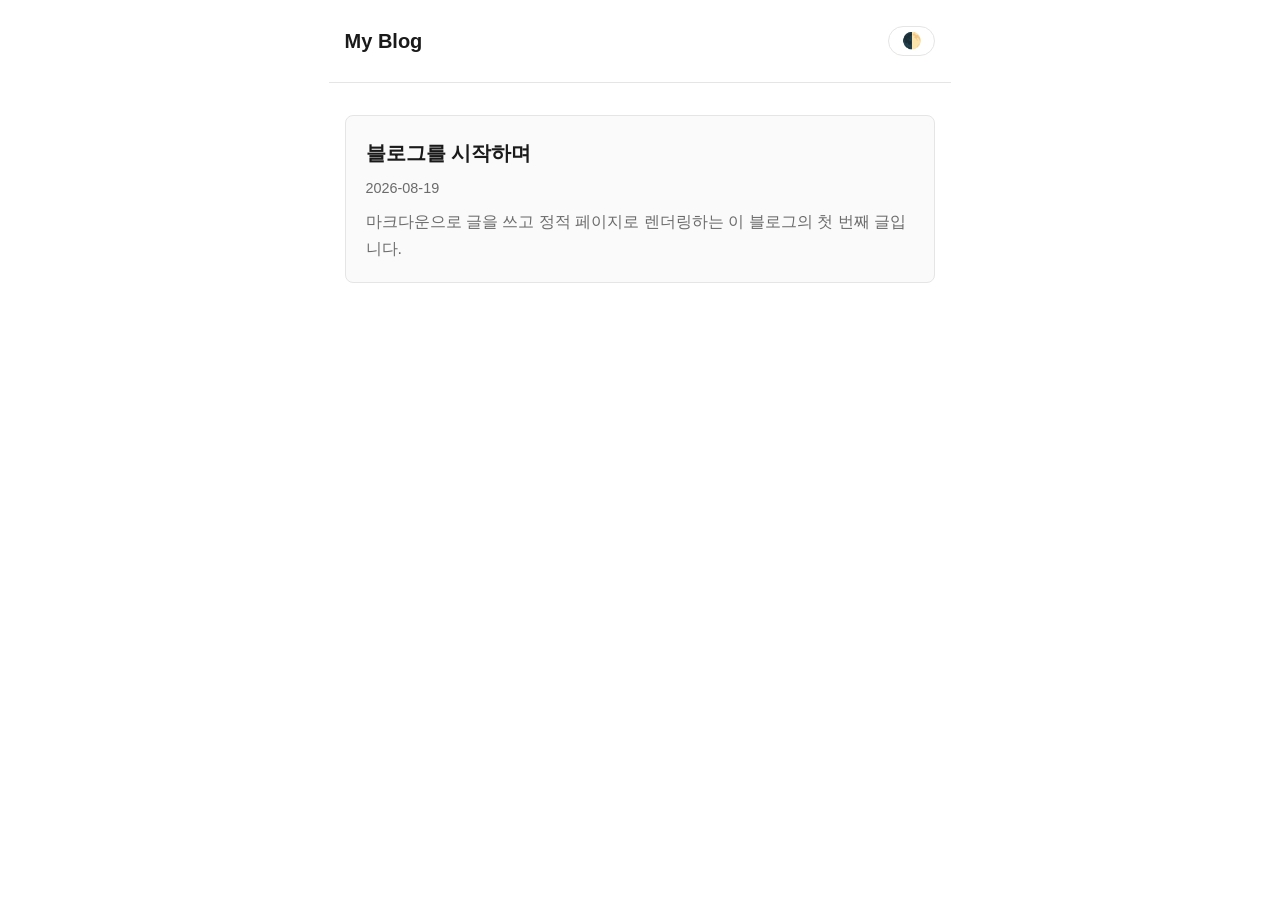
==== index.html @ 7f4cf46c "블로그 초기 버전 완성" ====
<!DOCTYPE html>
<html lang="ko">
<head>
  <meta charset="UTF-8">
  <meta name="viewport" content="width=device-width, initial-scale=1.0">
  <title>My Blog</title>
  <link rel="stylesheet" href="css/style.css">
</head>
<body>
  <header class="site-header">
    <a href="index.html">My Blog</a>
    <button id="theme-toggle" aria-label="테마 전환">🌓</button>
  </header>

  <main>
    <div id="post-list">
      <p>글 목록을 불러오는 중...</p>
    </div>
  </main>

  <script src="js/theme.js"></script>
  <script src="js/post-list.js"></script>
</body>
</html>
---- css/style.css ----
:root {
  --color-bg: #ffffff;
  --color-text: #1a1a1a;
  --color-text-muted: #6b6b6b;
  --color-border: #e5e5e5;
  --color-accent: #2563eb;
  --color-code-bg: #f4f4f5;
  --color-card-bg: #fafafa;

  --font-sans: -apple-system, BlinkMacSystemFont, "Segoe UI", "Apple SD Gothic Neo", "Noto Sans KR", Roboto, sans-serif;
  --font-mono: "SFMono-Regular", Consolas, "Liberation Mono", Menlo, monospace;

  --content-width: 70ch;
}

:root[data-theme="dark"] {
  --color-bg: #121212;
  --color-text: #e8e8e8;
  --color-text-muted: #a0a0a0;
  --color-border: #2e2e2e;
  --color-accent: #60a5fa;
  --color-code-bg: #1e1e1e;
  --color-card-bg: #1a1a1a;
}

@media (prefers-color-scheme: dark) {
  :root:not([data-theme="light"]) {
    --color-bg: #121212;
    --color-text: #e8e8e8;
    --color-text-muted: #a0a0a0;
    --color-border: #2e2e2e;
    --color-accent: #60a5fa;
    --color-code-bg: #1e1e1e;
    --color-card-bg: #1a1a1a;
  }
}

* {
  box-sizing: border-box;
}

body {
  margin: 0;
  background: var(--color-bg);
  color: var(--color-text);
  font-family: var(--font-sans);
  line-height: 1.7;
  transition: background 0.15s ease, color 0.15s ease;
}

.site-header {
  display: flex;
  align-items: center;
  justify-content: space-between;
  max-width: var(--content-width);
  margin: 0 auto;
  padding: 1.5rem 1rem;
  border-bottom: 1px solid var(--color-border);
}

.site-header a {
  color: var(--color-text);
  text-decoration: none;
  font-weight: 700;
  font-size: 1.25rem;
}

#theme-toggle {
  background: none;
  border: 1px solid var(--color-border);
  border-radius: 999px;
  padding: 0.4rem 0.8rem;
  cursor: pointer;
  color: var(--color-text);
  font-size: 1rem;
  line-height: 1;
}

#theme-toggle:hover {
  border-color: var(--color-accent);
}

main {
  max-width: var(--content-width);
  margin: 0 auto;
  padding: 2rem 1rem 4rem;
}

.post-card {
  display: block;
  padding: 1.25rem;
  margin-bottom: 1rem;
  border: 1px solid var(--color-border);
  border-radius: 8px;
  background: var(--color-card-bg);
  text-decoration: none;
  color: inherit;
}

.post-card:hover {
  border-color: var(--color-accent);
}

.post-card h2 {
  margin: 0 0 0.35rem;
  font-size: 1.25rem;
}

.post-date {
  color: var(--color-text-muted);
  font-size: 0.9rem;
  margin: 0 0 0.5rem;
}

.post-summary {
  margin: 0;
  color: var(--color-text-muted);
}

.post-header h1 {
  margin-bottom: 0.25rem;
}

.post-body h1,
.post-body h2,
.post-body h3 {
  line-height: 1.3;
}

.post-body p,
.post-body ul,
.post-body ol,
.post-body blockquote {
  margin: 1rem 0;
}

.post-body a {
  color: var(--color-accent);
}

.post-body img {
  max-width: 100%;
  border-radius: 6px;
}

.post-body blockquote {
  border-left: 3px solid var(--color-accent);
  margin-left: 0;
  padding-left: 1rem;
  color: var(--color-text-muted);
}

.post-body code {
  font-family: var(--font-mono);
  background: var(--color-code-bg);
  padding: 0.15em 0.4em;
  border-radius: 4px;
  font-size: 0.9em;
}

.post-body pre {
  background: var(--color-code-bg);
  padding: 1rem;
  border-radius: 8px;
  overflow-x: auto;
}

.post-body pre code {
  background: none;
  padding: 0;
  font-size: 0.9rem;
}

.back-link {
  display: inline-block;
  margin-bottom: 1.5rem;
  color: var(--color-text-muted);
  text-decoration: none;
}

.back-link:hover {
  color: var(--color-accent);
}

.error {
  color: #dc2626;
}

@media (max-width: 480px) {
  .site-header {
    padding: 1rem;
  }

  main {
    padding: 1.5rem 1rem 3rem;
  }

  body {
    font-size: 0.95rem;
  }
}
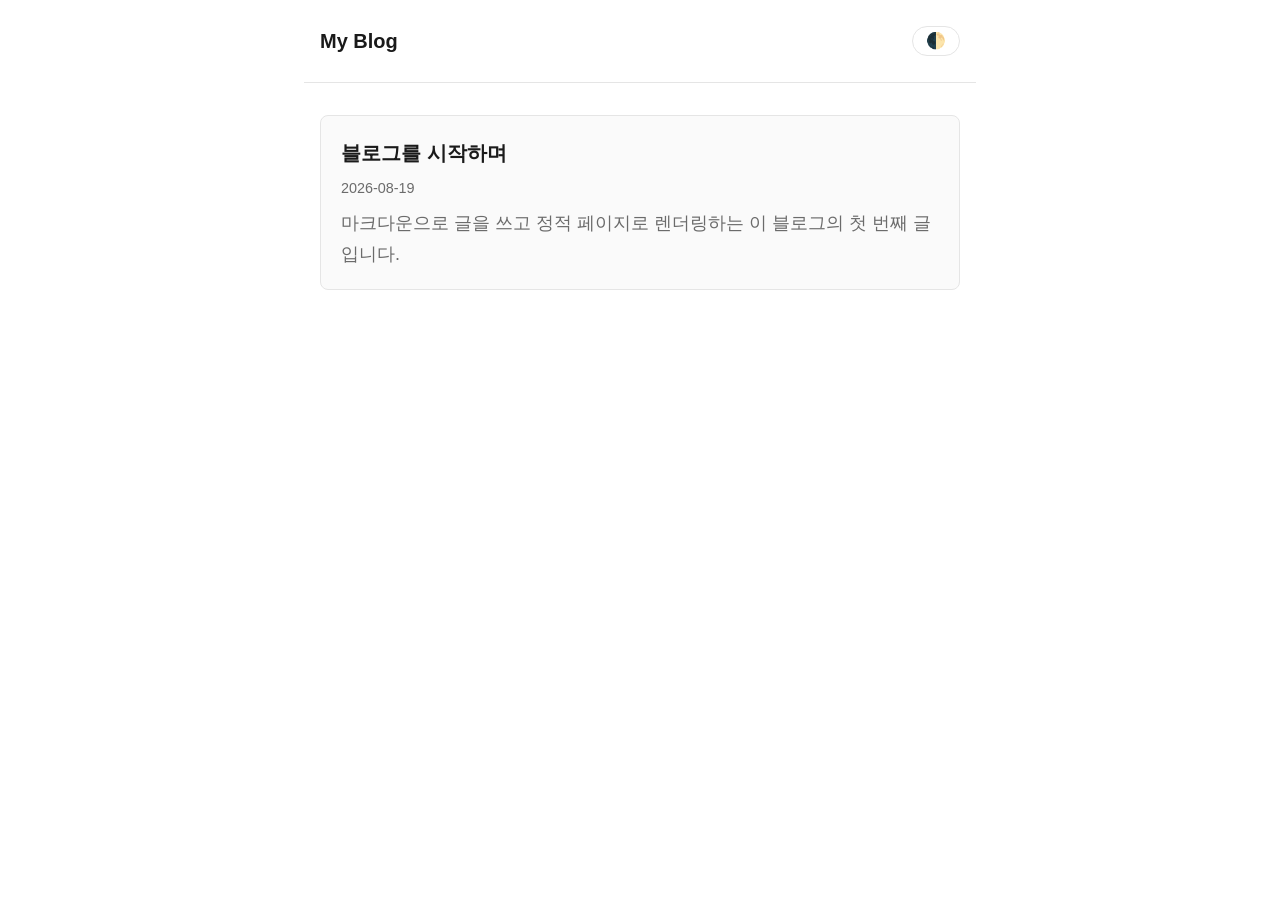
==== commit e174b2ea: "접근성/SEO/타이포그래피 개선 및 배포 준비 - WCAG AA 미달이던 다크모드 에러 색상 수정, color-scheme·스킵링크·aria-pressed 추가 - 한글 콘텐츠 기" ====
--- a/index.html
+++ b/index.html
@@ -4,15 +4,26 @@
   <meta charset="UTF-8">
   <meta name="viewport" content="width=device-width, initial-scale=1.0">
   <title>My Blog</title>
+  <meta name="description" content="마크다운으로 글을 쓰고 정적 페이지로 렌더링하는 개인 블로그입니다.">
+  <link rel="canonical" href="https://lechahu12.github.io/my-blog/">
+  <meta property="og:title" content="My Blog">
+  <meta property="og:description" content="마크다운으로 글을 쓰고 정적 페이지로 렌더링하는 개인 블로그입니다.">
+  <meta property="og:type" content="website">
+  <meta property="og:url" content="https://lechahu12.github.io/my-blog/">
+  <meta name="twitter:card" content="summary">
+  <meta name="twitter:title" content="My Blog">
+  <meta name="twitter:description" content="마크다운으로 글을 쓰고 정적 페이지로 렌더링하는 개인 블로그입니다.">
+  <link rel="icon" href="favicon.svg">
   <link rel="stylesheet" href="css/style.css">
 </head>
 <body>
+  <a class="skip-link" href="#main-content">본문으로 바로가기</a>
   <header class="site-header">
     <a href="index.html">My Blog</a>
     <button id="theme-toggle" aria-label="테마 전환">🌓</button>
   </header>
 
-  <main>
+  <main id="main-content">
     <div id="post-list">
       <p>글 목록을 불러오는 중...</p>
     </div>
--- a/css/style.css
+++ b/css/style.css
@@ -4,13 +4,23 @@
   --color-text-muted: #6b6b6b;
   --color-border: #e5e5e5;
   --color-accent: #2563eb;
+  --color-error: #dc2626;
   --color-code-bg: #f4f4f5;
   --color-card-bg: #fafafa;
 
-  --font-sans: -apple-system, BlinkMacSystemFont, "Segoe UI", "Apple SD Gothic Neo", "Noto Sans KR", Roboto, sans-serif;
+  --font-sans: -apple-system, BlinkMacSystemFont, "Segoe UI", "Malgun Gothic", "Apple SD Gothic Neo", "Noto Sans KR", Roboto, sans-serif;
   --font-mono: "SFMono-Regular", Consolas, "Liberation Mono", Menlo, monospace;
 
-  --content-width: 70ch;
+  /* 70ch는 라틴 "0" 글리프 폭 기준이라 폰트 폴백에 따라 실제 픽셀폭이 달라진다.
+     한글 완성형 음절은 거의 정폭이라 같은 실측 범위(~672px)를 폰트와 무관한
+     고정값으로 대체했다 — 계산상 줄당 한글 약 40자로 WCAG CJK 권장치에 근접. */
+  --content-width: 42rem;
+
+  color-scheme: light dark;
+}
+
+:root[data-theme="light"] {
+  color-scheme: light;
 }
 
 :root[data-theme="dark"] {
@@ -19,8 +29,11 @@
   --color-text-muted: #a0a0a0;
   --color-border: #2e2e2e;
   --color-accent: #60a5fa;
+  --color-error: #f87171;
   --color-code-bg: #1e1e1e;
   --color-card-bg: #1a1a1a;
+
+  color-scheme: dark;
 }
 
 @media (prefers-color-scheme: dark) {
@@ -30,6 +43,7 @@
     --color-text-muted: #a0a0a0;
     --color-border: #2e2e2e;
     --color-accent: #60a5fa;
+    --color-error: #f87171;
     --color-code-bg: #1e1e1e;
     --color-card-bg: #1a1a1a;
   }
@@ -44,8 +58,26 @@
   background: var(--color-bg);
   color: var(--color-text);
   font-family: var(--font-sans);
+  font-size: 1.125rem;
   line-height: 1.7;
   transition: background 0.15s ease, color 0.15s ease;
+}
+
+.skip-link {
+  position: absolute;
+  top: -3rem;
+  left: 1rem;
+  background: var(--color-accent);
+  color: #fff;
+  padding: 0.5rem 1rem;
+  border-radius: 4px;
+  text-decoration: none;
+  z-index: 100;
+  transition: top 0.15s ease;
+}
+
+.skip-link:focus {
+  top: 1rem;
 }
 
 .site-header {
@@ -104,6 +136,7 @@
 .post-card h2 {
   margin: 0 0 0.35rem;
   font-size: 1.25rem;
+  font-weight: 700;
 }
 
 .post-date {
@@ -119,12 +152,15 @@
 
 .post-header h1 {
   margin-bottom: 0.25rem;
+  font-weight: 800;
+  letter-spacing: -0.01em;
 }
 
 .post-body h1,
 .post-body h2,
 .post-body h3 {
   line-height: 1.3;
+  font-weight: 700;
 }
 
 .post-body p,
@@ -183,7 +219,7 @@
 }
 
 .error {
-  color: #dc2626;
+  color: var(--color-error);
 }
 
 @media (max-width: 480px) {
@@ -196,6 +232,6 @@
   }
 
   body {
-    font-size: 0.95rem;
-  }
-}
+    font-size: 1rem;
+  }
+}
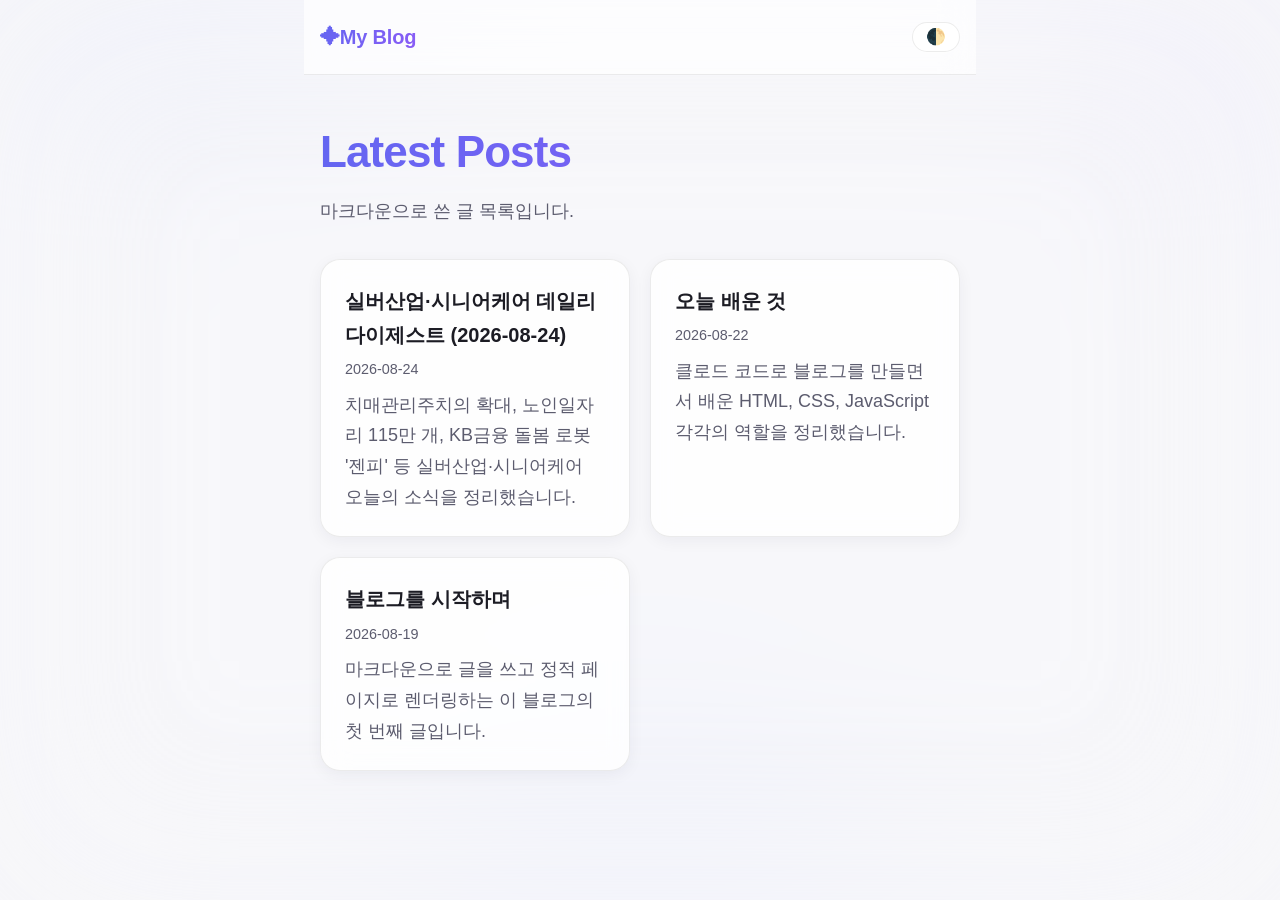
==== commit 4a64de4d: "블로그 초기 버전 완성" ====
--- a/index.html
+++ b/index.html
@@ -19,11 +19,15 @@
 <body>
   <a class="skip-link" href="#main-content">본문으로 바로가기</a>
   <header class="site-header">
-    <a href="index.html">My Blog</a>
+    <a class="brand" href="index.html">My Blog</a>
     <button id="theme-toggle" aria-label="테마 전환">🌓</button>
   </header>
 
   <main id="main-content">
+    <div class="page-intro">
+      <h1>Latest Posts</h1>
+      <p>마크다운으로 쓴 글 목록입니다.</p>
+    </div>
     <div id="post-list">
       <p>글 목록을 불러오는 중...</p>
     </div>
--- a/css/style.css
+++ b/css/style.css
@@ -1,12 +1,19 @@
 :root {
-  --color-bg: #ffffff;
-  --color-text: #1a1a1a;
-  --color-text-muted: #6b6b6b;
-  --color-border: #e5e5e5;
-  --color-accent: #2563eb;
+  --color-bg: #f7f7fa;
+  --color-text: #1c1c24;
+  --color-text-muted: #5c5c6e;
+  --color-border: rgba(17, 17, 24, 0.08);
+  --color-accent: #6366f1;
+  --color-accent-2: #8b5cf6;
   --color-error: #dc2626;
-  --color-code-bg: #f4f4f5;
-  --color-card-bg: #fafafa;
+  --color-code-bg: #eeeef4;
+  --color-card-bg: rgba(255, 255, 255, 0.82);
+  --color-header-bg: rgba(255, 255, 255, 0.7);
+
+  --aurora-1: #c7d2fe;
+  --aurora-2: #ddd6fe;
+  --aurora-3: #e0e7ff;
+  --aurora-opacity: 0.35;
 
   --font-sans: -apple-system, BlinkMacSystemFont, "Segoe UI", "Malgun Gothic", "Apple SD Gothic Neo", "Noto Sans KR", Roboto, sans-serif;
   --font-mono: "SFMono-Regular", Consolas, "Liberation Mono", Menlo, monospace;
@@ -16,6 +23,10 @@
      고정값으로 대체했다 — 계산상 줄당 한글 약 40자로 WCAG CJK 권장치에 근접. */
   --content-width: 42rem;
 
+  --radius-lg: 1.5rem;
+  --radius-md: 1.25rem;
+  --radius-full: 999px;
+
   color-scheme: light dark;
 }
 
@@ -24,28 +35,42 @@
 }
 
 :root[data-theme="dark"] {
-  --color-bg: #121212;
-  --color-text: #e8e8e8;
-  --color-text-muted: #a0a0a0;
-  --color-border: #2e2e2e;
-  --color-accent: #60a5fa;
+  --color-bg: #121218;
+  --color-text: #e6e5ef;
+  --color-text-muted: #9b99b3;
+  --color-border: rgba(255, 255, 255, 0.1);
+  --color-accent: #a5b4fc;
+  --color-accent-2: #c4b5fd;
   --color-error: #f87171;
-  --color-code-bg: #1e1e1e;
-  --color-card-bg: #1a1a1a;
+  --color-code-bg: #1b1a24;
+  --color-card-bg: rgba(26, 25, 35, 0.75);
+  --color-header-bg: rgba(18, 18, 24, 0.65);
+
+  --aurora-1: #3730a3;
+  --aurora-2: #4c1d95;
+  --aurora-3: #1e1b4b;
+  --aurora-opacity: 0.28;
 
   color-scheme: dark;
 }
 
 @media (prefers-color-scheme: dark) {
   :root:not([data-theme="light"]) {
-    --color-bg: #121212;
-    --color-text: #e8e8e8;
-    --color-text-muted: #a0a0a0;
-    --color-border: #2e2e2e;
-    --color-accent: #60a5fa;
+    --color-bg: #121218;
+    --color-text: #e6e5ef;
+    --color-text-muted: #9b99b3;
+    --color-border: rgba(255, 255, 255, 0.1);
+    --color-accent: #a5b4fc;
+    --color-accent-2: #c4b5fd;
     --color-error: #f87171;
-    --color-code-bg: #1e1e1e;
-    --color-card-bg: #1a1a1a;
+    --color-code-bg: #1b1a24;
+    --color-card-bg: rgba(26, 25, 35, 0.75);
+    --color-header-bg: rgba(18, 18, 24, 0.65);
+
+    --aurora-1: #3730a3;
+    --aurora-2: #4c1d95;
+    --aurora-3: #1e1b4b;
+    --aurora-opacity: 0.28;
   }
 }
 
@@ -55,12 +80,30 @@
 
 body {
   margin: 0;
+  min-height: 100vh;
   background: var(--color-bg);
   color: var(--color-text);
   font-family: var(--font-sans);
   font-size: 1.125rem;
   line-height: 1.7;
   transition: background 0.15s ease, color 0.15s ease;
+}
+
+/* 오로라 배경: 이미지/외부 라이브러리 없이 블러 처리한 radial-gradient만으로
+   구현한다. 본문(z-index: 0)과 분리된 stacking context라 blur가 텍스트에는
+   영향을 주지 않는다. */
+body::before {
+  content: "";
+  position: fixed;
+  inset: 0;
+  z-index: -1;
+  background:
+    radial-gradient(38rem 30rem at 12% -10%, var(--aurora-1), transparent 60%),
+    radial-gradient(34rem 28rem at 100% 0%, var(--aurora-2), transparent 60%),
+    radial-gradient(40rem 32rem at 50% 100%, var(--aurora-3), transparent 60%),
+    var(--color-bg);
+  opacity: var(--aurora-opacity);
+  filter: blur(100px);
 }
 
 .skip-link {
@@ -70,7 +113,7 @@
   background: var(--color-accent);
   color: #fff;
   padding: 0.5rem 1rem;
-  border-radius: 4px;
+  border-radius: var(--radius-full);
   text-decoration: none;
   z-index: 100;
   transition: top 0.15s ease;
@@ -81,56 +124,106 @@
 }
 
 .site-header {
+  position: sticky;
+  top: 0;
+  z-index: 10;
   display: flex;
   align-items: center;
   justify-content: space-between;
   max-width: var(--content-width);
   margin: 0 auto;
-  padding: 1.5rem 1rem;
+  padding: 1.25rem 1rem;
+  background: var(--color-header-bg);
+  backdrop-filter: blur(16px);
+  -webkit-backdrop-filter: blur(16px);
   border-bottom: 1px solid var(--color-border);
 }
 
-.site-header a {
+.site-header .brand {
   color: var(--color-text);
   text-decoration: none;
-  font-weight: 700;
+  font-weight: 800;
   font-size: 1.25rem;
+  letter-spacing: -0.01em;
+  background: linear-gradient(120deg, var(--color-accent), var(--color-accent-2));
+  -webkit-background-clip: text;
+  background-clip: text;
+  color: transparent;
+}
+
+.site-header .brand::before {
+  content: "\2726 ";
 }
 
 #theme-toggle {
-  background: none;
+  background: var(--color-card-bg);
+  backdrop-filter: blur(10px);
+  -webkit-backdrop-filter: blur(10px);
   border: 1px solid var(--color-border);
-  border-radius: 999px;
+  border-radius: var(--radius-full);
   padding: 0.4rem 0.8rem;
   cursor: pointer;
   color: var(--color-text);
   font-size: 1rem;
   line-height: 1;
+  transition: border-color 0.15s ease, transform 0.15s ease;
 }
 
 #theme-toggle:hover {
   border-color: var(--color-accent);
+  transform: translateY(-1px);
 }
 
 main {
   max-width: var(--content-width);
   margin: 0 auto;
-  padding: 2rem 1rem 4rem;
+  padding: 2.5rem 1rem 4rem;
+}
+
+.page-intro {
+  margin-bottom: 2rem;
+}
+
+.page-intro h1 {
+  margin: 0 0 0.4rem;
+  font-size: clamp(2rem, 5vw, 2.75rem);
+  font-weight: 800;
+  letter-spacing: -0.02em;
+  background: linear-gradient(120deg, var(--color-accent), var(--color-accent-2));
+  -webkit-background-clip: text;
+  background-clip: text;
+  color: transparent;
+}
+
+.page-intro p {
+  margin: 0;
+  color: var(--color-text-muted);
+}
+
+#post-list {
+  display: grid;
+  grid-template-columns: repeat(auto-fill, minmax(240px, 1fr));
+  gap: 1.25rem;
 }
 
 .post-card {
   display: block;
-  padding: 1.25rem;
-  margin-bottom: 1rem;
+  padding: 1.5rem;
   border: 1px solid var(--color-border);
-  border-radius: 8px;
+  border-radius: var(--radius-md);
   background: var(--color-card-bg);
+  backdrop-filter: blur(14px);
+  -webkit-backdrop-filter: blur(14px);
+  box-shadow: 0 4px 16px rgba(20, 10, 50, 0.05);
   text-decoration: none;
   color: inherit;
+  transition: transform 0.18s ease, box-shadow 0.18s ease, border-color 0.18s ease;
 }
 
 .post-card:hover {
+  transform: translateY(-2px);
   border-color: var(--color-accent);
+  box-shadow: 0 10px 22px rgba(20, 10, 50, 0.08);
 }
 
 .post-card h2 {
@@ -150,8 +243,18 @@
   color: var(--color-text-muted);
 }
 
+#post-content {
+  padding: 2rem;
+  border: 1px solid var(--color-border);
+  border-radius: var(--radius-lg);
+  background: var(--color-card-bg);
+  backdrop-filter: blur(14px);
+  -webkit-backdrop-filter: blur(14px);
+  box-shadow: 0 4px 18px rgba(20, 10, 50, 0.05);
+}
+
 .post-header h1 {
-  margin-bottom: 0.25rem;
+  margin: 0 0 0.35rem;
   font-weight: 800;
   letter-spacing: -0.01em;
 }
@@ -176,13 +279,15 @@
 
 .post-body img {
   max-width: 100%;
-  border-radius: 6px;
+  border-radius: var(--radius-md);
 }
 
 .post-body blockquote {
   border-left: 3px solid var(--color-accent);
   margin-left: 0;
-  padding-left: 1rem;
+  padding: 0.5rem 1rem;
+  background: var(--color-code-bg);
+  border-radius: 0 0.75rem 0.75rem 0;
   color: var(--color-text-muted);
 }
 
@@ -195,10 +300,24 @@
 }
 
 .post-body pre {
+  position: relative;
   background: var(--color-code-bg);
-  padding: 1rem;
-  border-radius: 8px;
+  padding: 2.75rem 1.25rem 1.25rem;
+  border-radius: var(--radius-md);
   overflow-x: auto;
+}
+
+.post-body pre::before {
+  content: "";
+  position: absolute;
+  top: 1.1rem;
+  left: 1.25rem;
+  width: 0.65rem;
+  height: 0.65rem;
+  border-radius: 50%;
+  background: var(--color-text-muted);
+  box-shadow: 1.1em 0 0 var(--color-text-muted), 2.2em 0 0 var(--color-text-muted);
+  opacity: 0.35;
 }
 
 .post-body pre code {
@@ -208,18 +327,46 @@
 }
 
 .back-link {
-  display: inline-block;
+  display: inline-flex;
+  align-items: center;
+  gap: 0.35rem;
   margin-bottom: 1.5rem;
+  padding: 0.35rem 0.9rem;
+  border: 1px solid var(--color-border);
+  border-radius: var(--radius-full);
+  background: var(--color-card-bg);
+  backdrop-filter: blur(10px);
+  -webkit-backdrop-filter: blur(10px);
   color: var(--color-text-muted);
   text-decoration: none;
+  transition: border-color 0.15s ease, color 0.15s ease;
 }
 
 .back-link:hover {
+  border-color: var(--color-accent);
   color: var(--color-accent);
 }
 
 .error {
   color: var(--color-error);
+}
+
+*:focus-visible {
+  outline: 2px solid var(--color-accent);
+  outline-offset: 2px;
+  border-radius: 4px;
+}
+
+@media (prefers-reduced-motion: reduce) {
+  .post-card,
+  #theme-toggle,
+  .back-link {
+    transition: none;
+  }
+
+  .post-card:hover {
+    transform: none;
+  }
 }
 
 @media (max-width: 480px) {
@@ -228,7 +375,11 @@
   }
 
   main {
-    padding: 1.5rem 1rem 3rem;
+    padding: 1.75rem 1rem 3rem;
+  }
+
+  #post-content {
+    padding: 1.5rem;
   }
 
   body {
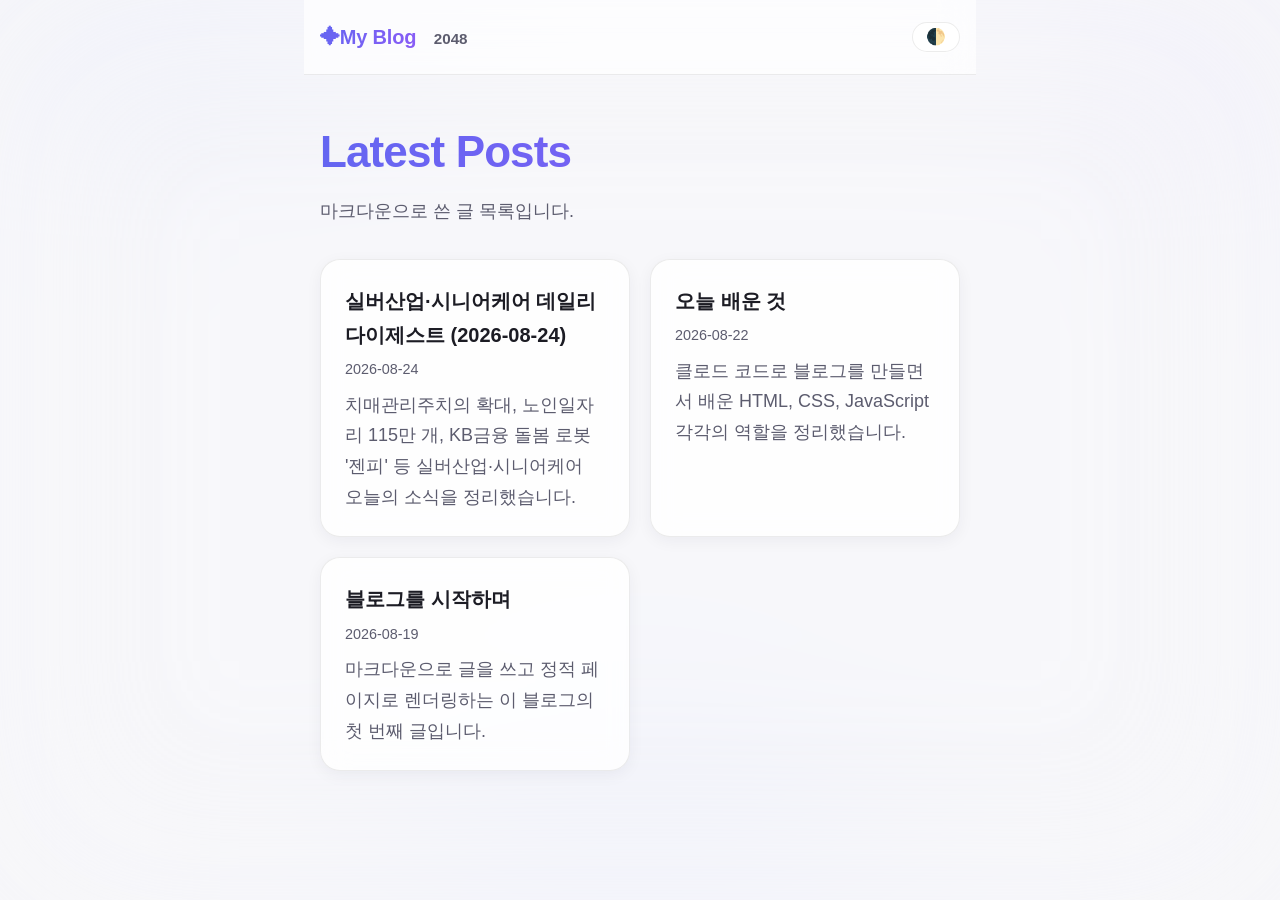
==== commit b4ab7b65: "2048 게임 페이지 추가 방향키/스와이프로 타일을 밀어 합치는 2048 퍼즐 게임. 점수판(현재/최고 점수, localStorage 저장), 새 게임, 게임오버/승리 오버레이를 " ====
--- a/index.html
+++ b/index.html
@@ -19,7 +19,10 @@
 <body>
   <a class="skip-link" href="#main-content">본문으로 바로가기</a>
   <header class="site-header">
-    <a class="brand" href="index.html">My Blog</a>
+    <div class="header-left">
+      <a class="brand" href="index.html">My Blog</a>
+      <nav class="site-nav"><a href="2048.html">2048</a></nav>
+    </div>
     <button id="theme-toggle" aria-label="테마 전환">🌓</button>
   </header>
 
--- a/css/style.css
+++ b/css/style.css
@@ -139,6 +139,24 @@
   border-bottom: 1px solid var(--color-border);
 }
 
+.header-left {
+  display: flex;
+  align-items: baseline;
+  gap: 1.1rem;
+}
+
+.site-nav a {
+  color: var(--color-text-muted);
+  text-decoration: none;
+  font-weight: 600;
+  font-size: 0.95rem;
+  transition: color 0.15s ease;
+}
+
+.site-nav a:hover {
+  color: var(--color-accent);
+}
+
 .site-header .brand {
   color: var(--color-text);
   text-decoration: none;
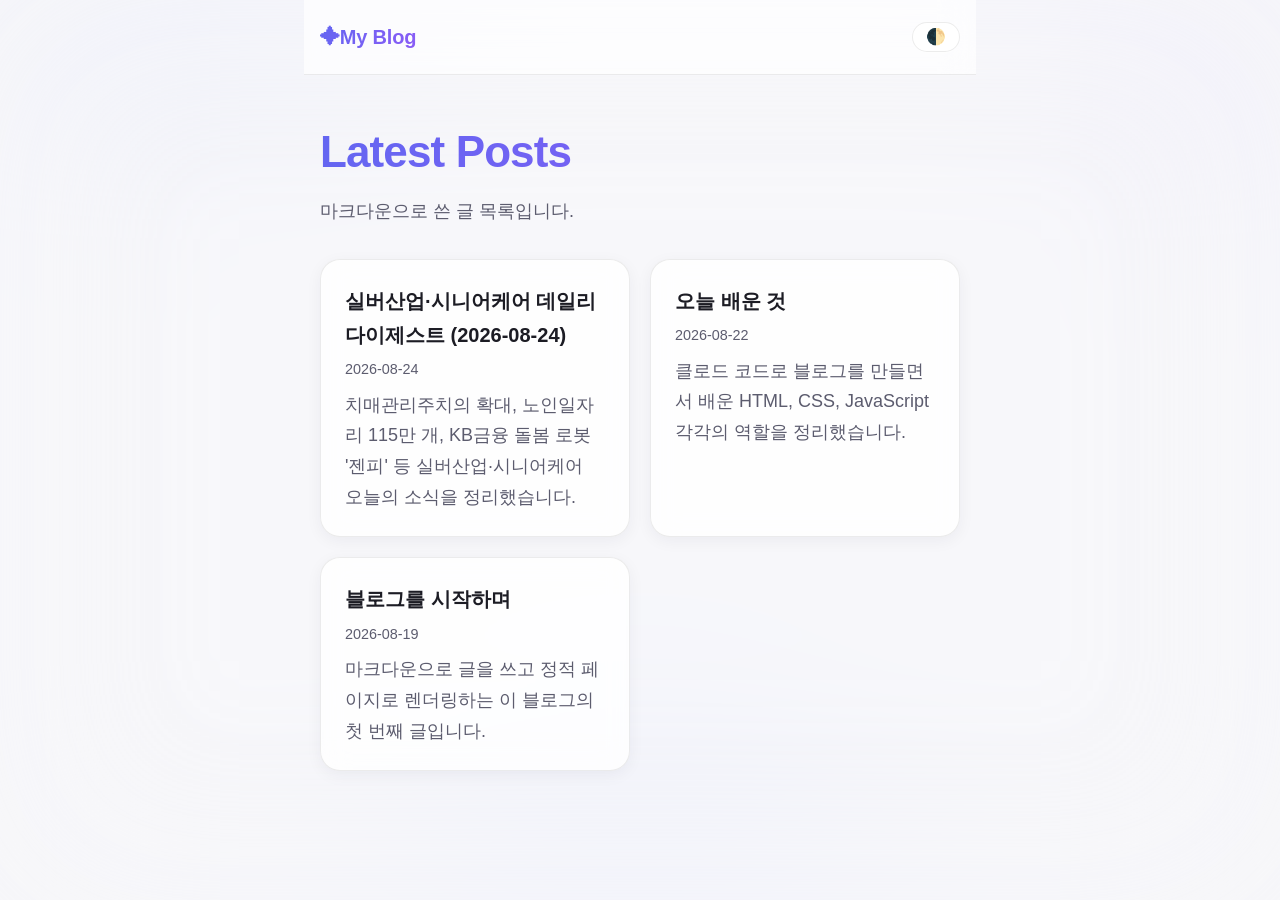
==== commit 088079f6: "2048 게임 기능 제거 배포된 블로그에서 게임이 정상적으로 동작하지 않아 관련 파일과 헤더 내비게이션 링크를 모두 되돌린다.  Co-Authored-By: Claude Sonne" ====
--- a/index.html
+++ b/index.html
@@ -19,10 +19,7 @@
 <body>
   <a class="skip-link" href="#main-content">본문으로 바로가기</a>
   <header class="site-header">
-    <div class="header-left">
-      <a class="brand" href="index.html">My Blog</a>
-      <nav class="site-nav"><a href="2048.html">2048</a></nav>
-    </div>
+    <a class="brand" href="index.html">My Blog</a>
     <button id="theme-toggle" aria-label="테마 전환">🌓</button>
   </header>
 
--- a/css/style.css
+++ b/css/style.css
@@ -139,24 +139,6 @@
   border-bottom: 1px solid var(--color-border);
 }
 
-.header-left {
-  display: flex;
-  align-items: baseline;
-  gap: 1.1rem;
-}
-
-.site-nav a {
-  color: var(--color-text-muted);
-  text-decoration: none;
-  font-weight: 600;
-  font-size: 0.95rem;
-  transition: color 0.15s ease;
-}
-
-.site-nav a:hover {
-  color: var(--color-accent);
-}
-
 .site-header .brand {
   color: var(--color-text);
   text-decoration: none;
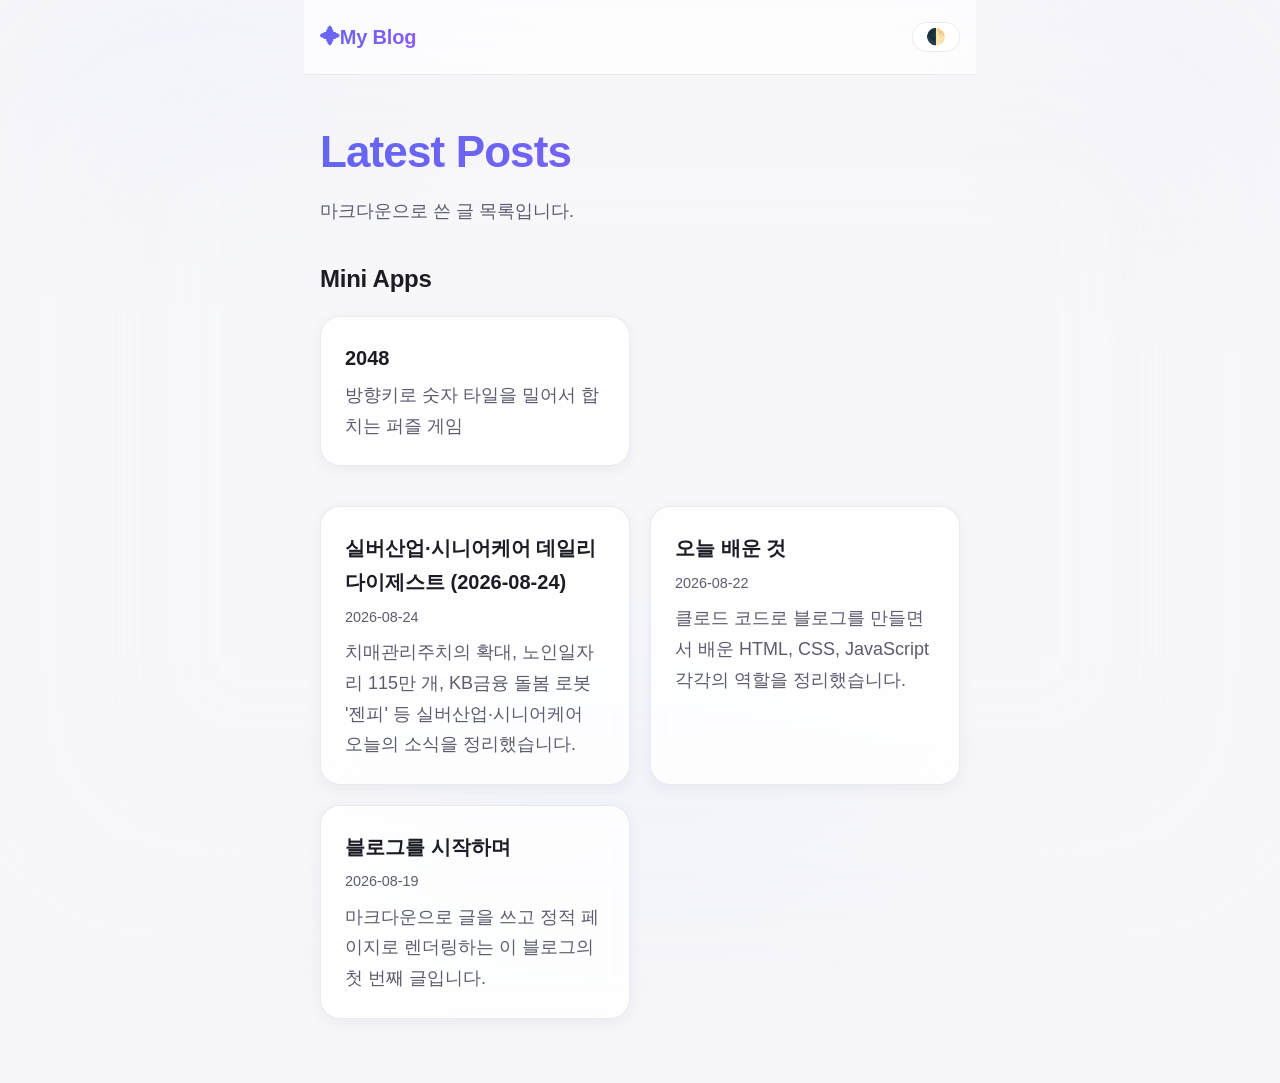
==== commit fc2a8f49: "Fix 2048 tile animations, add review, embed on blog home Review found merge/new-tile CSS animations " ====
--- a/index.html
+++ b/index.html
@@ -28,6 +28,17 @@
       <h1>Latest Posts</h1>
       <p>마크다운으로 쓴 글 목록입니다.</p>
     </div>
+
+    <section class="apps-section">
+      <h2>Mini Apps</h2>
+      <div id="app-list">
+        <a class="post-card" href="apps/2048/index.html">
+          <h3>2048</h3>
+          <p class="post-summary">방향키로 숫자 타일을 밀어서 합치는 퍼즐 게임</p>
+        </a>
+      </div>
+    </section>
+
     <div id="post-list">
       <p>글 목록을 불러오는 중...</p>
     </div>
--- a/css/style.css
+++ b/css/style.css
@@ -200,10 +200,22 @@
   color: var(--color-text-muted);
 }
 
-#post-list {
+#post-list,
+#app-list {
   display: grid;
   grid-template-columns: repeat(auto-fill, minmax(240px, 1fr));
   gap: 1.25rem;
+}
+
+.apps-section {
+  margin-bottom: 2.5rem;
+}
+
+.apps-section h2 {
+  margin: 0 0 1rem;
+  font-size: 1.5rem;
+  font-weight: 800;
+  letter-spacing: -0.01em;
 }
 
 .post-card {
@@ -226,7 +238,8 @@
   box-shadow: 0 10px 22px rgba(20, 10, 50, 0.08);
 }
 
-.post-card h2 {
+.post-card h2,
+.post-card h3 {
   margin: 0 0 0.35rem;
   font-size: 1.25rem;
   font-weight: 700;
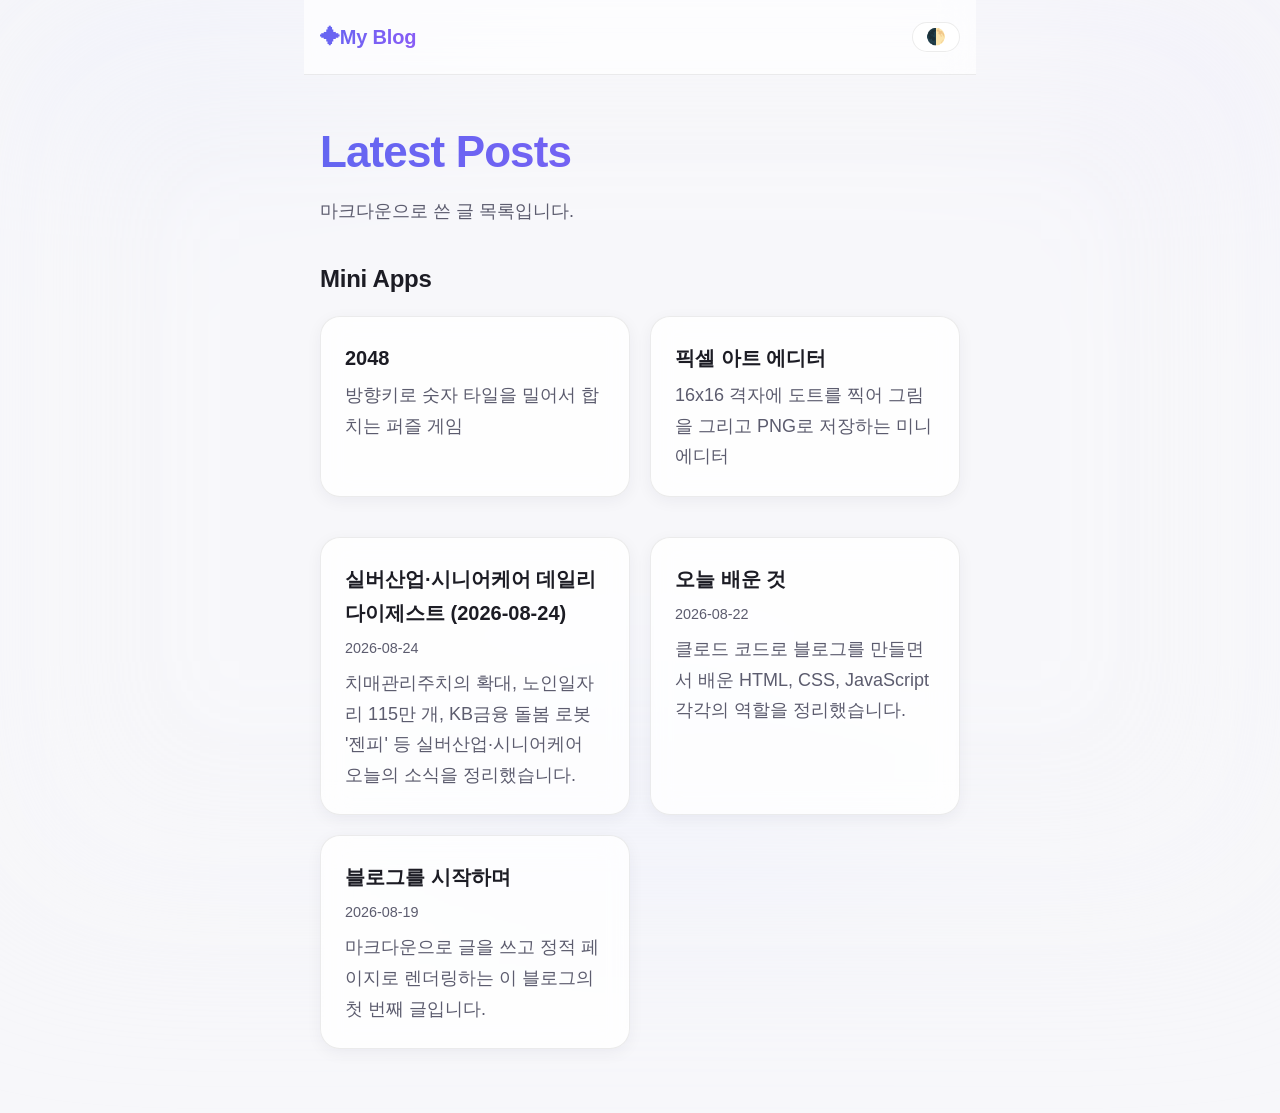
==== commit 0676f711: "Embed pixel art editor card on blog home page Co-Authored-By: Claude Sonnet 5 <noreply@anthropic.com" ====
--- a/index.html
+++ b/index.html
@@ -36,6 +36,10 @@
           <h3>2048</h3>
           <p class="post-summary">방향키로 숫자 타일을 밀어서 합치는 퍼즐 게임</p>
         </a>
+        <a class="post-card" href="apps/pixel-art-editor/index.html">
+          <h3>픽셀 아트 에디터</h3>
+          <p class="post-summary">16x16 격자에 도트를 찍어 그림을 그리고 PNG로 저장하는 미니 에디터</p>
+        </a>
       </div>
     </section>
 
